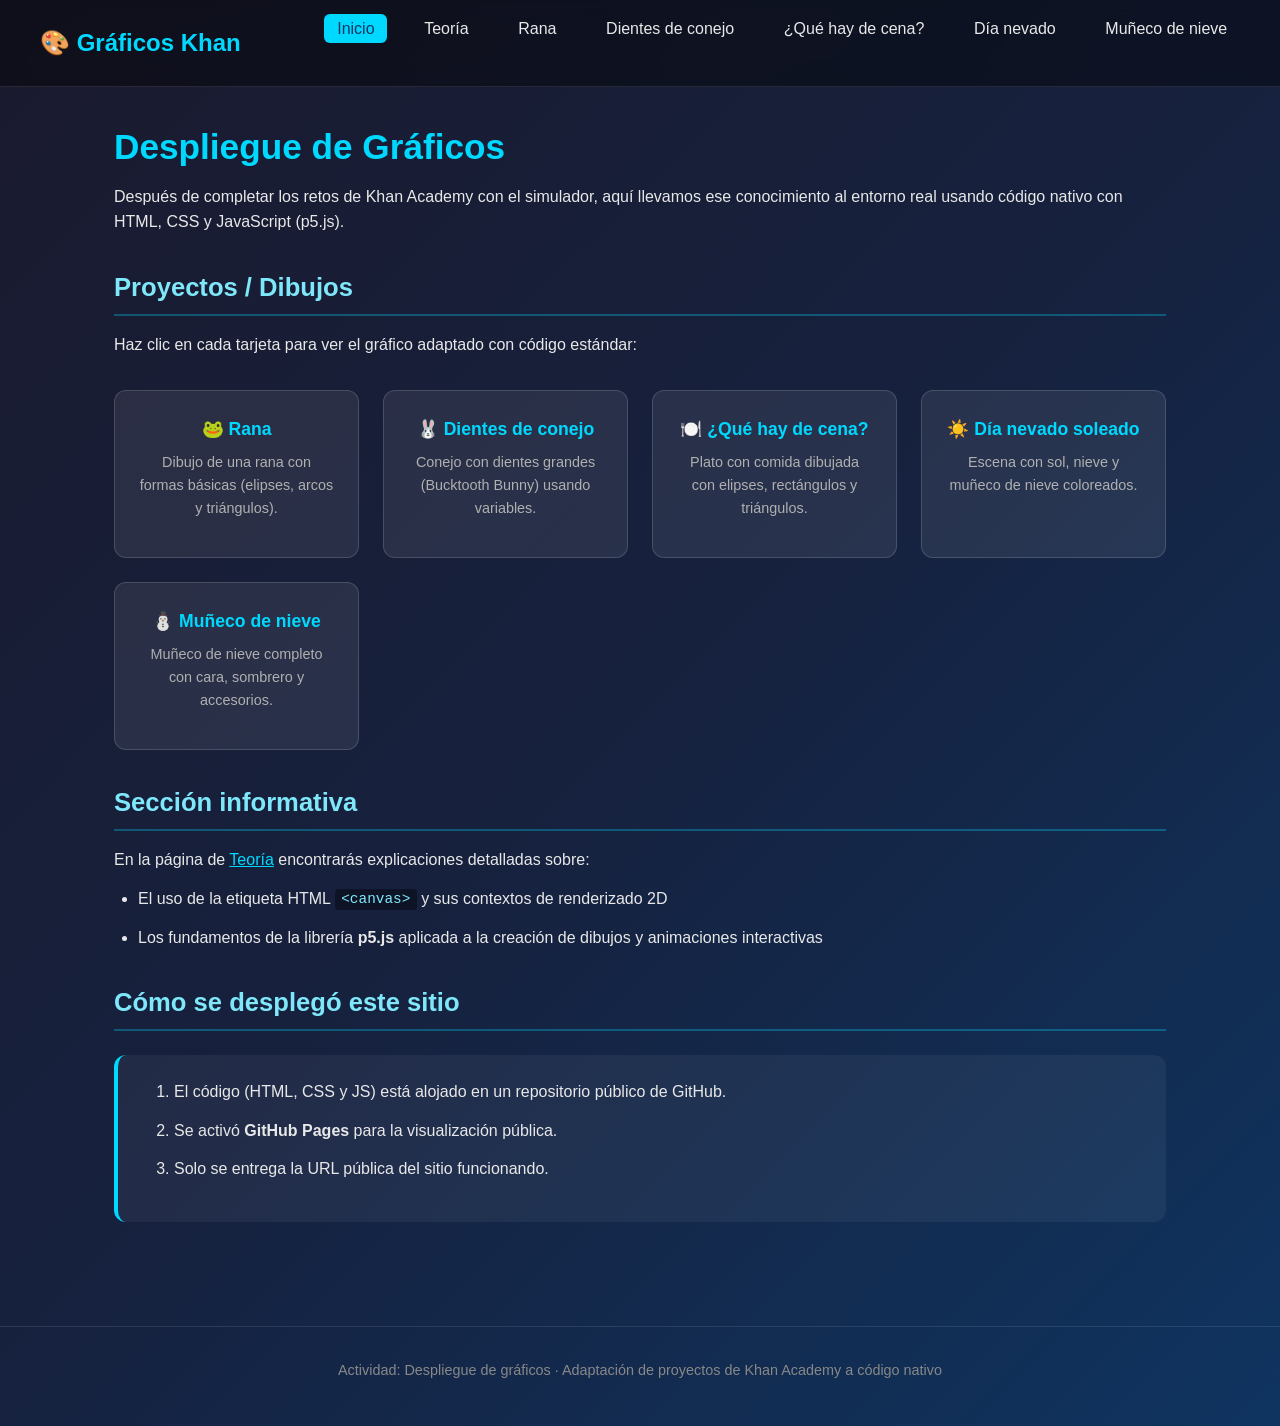
==== index.html @ 4943eba0 "Create index.html" ====
<!DOCTYPE html>
<html lang="es">
<head>
  <meta charset="UTF-8">
  <meta name="viewport" content="width=device-width, initial-scale=1.0">
  <title>Despliegue de Gráficos | Khan Academy → Código Nativo</title>
  <link rel="stylesheet" href="styles.css">
</head>
<body>
  <header>
    <div class="nav-container">
      <a href="index.html" class="logo">🎨 Gráficos Khan</a>
      <nav>
        <ul>
          <li><a href="index.html" class="active">Inicio</a></li>
          <li><a href="teoria.html">Teoría</a></li>
          <li><a href="rana.html">Rana</a></li>
          <li><a href="dientes.html">Dientes de conejo</a></li>
          <li><a href="cena.html">¿Qué hay de cena?</a></li>
          <li><a href="nevado.html">Día nevado</a></li>
          <li><a href="muneco.html">Muñeco de nieve</a></li>
        </ul>
      </nav>
    </div>
  </header>

  <main>
    <h1>Despliegue de Gráficos</h1>
    <p>
      Después de completar los retos de Khan Academy con el simulador, 
      aquí llevamos ese conocimiento al entorno real usando código nativo 
      con HTML, CSS y JavaScript (p5.js).
    </p>

    <h2>Proyectos / Dibujos</h2>
    <p>Haz clic en cada tarjeta para ver el gráfico adaptado con código estándar:</p>

    <div class="projects-grid">
      <div class="project-card">
        <a href="rana.html">🐸 Rana</a>
        <p>Dibujo de una rana con formas básicas (elipses, arcos y triángulos).</p>
      </div>
      <div class="project-card">
        <a href="dientes.html">🐰 Dientes de conejo</a>
        <p>Conejo con dientes grandes (Bucktooth Bunny) usando variables.</p>
      </div>
      <div class="project-card">
        <a href="cena.html">🍽️ ¿Qué hay de cena?</a>
        <p>Plato con comida dibujada con elipses, rectángulos y triángulos.</p>
      </div>
      <div class="project-card">
        <a href="nevado.html">☀️ Día nevado soleado</a>
        <p>Escena con sol, nieve y muñeco de nieve coloreados.</p>
      </div>
      <div class="project-card">
        <a href="muneco.html">⛄ Muñeco de nieve</a>
        <p>Muñeco de nieve completo con cara, sombrero y accesorios.</p>
      </div>
    </div>

    <h2>Sección informativa</h2>
    <p>
      En la página de <a href="teoria.html" style="color:#00d9ff;">Teoría</a> 
      encontrarás explicaciones detalladas sobre:
    </p>
    <ul>
      <li>El uso de la etiqueta HTML <code>&lt;canvas&gt;</code> y sus contextos de renderizado 2D</li>
      <li>Los fundamentos de la librería <strong>p5.js</strong> aplicada a la creación de dibujos y animaciones interactivas</li>
    </ul>

    <h2>Cómo se desplegó este sitio</h2>
    <div class="theory-section">
      <ol>
        <li>El código (HTML, CSS y JS) está alojado en un repositorio público de GitHub.</li>
        <li>Se activó <strong>GitHub Pages</strong> para la visualización pública.</li>
        <li>Solo se entrega la URL pública del sitio funcionando.</li>
      </ol>
    </div>
  </main>

  <footer>
    <p>Actividad: Despliegue de gráficos · Adaptación de proyectos de Khan Academy a código nativo</p>
  </footer>
</body>
</html>
---- styles.css ----
/* Estilos generales */
* {
  margin: 0;
  padding: 0;
  box-sizing: border-box;
}

body {
  font-family: 'Segoe UI', Tahoma, Geneva, Verdana, sans-serif;
  background: linear-gradient(135deg, #1a1a2e 0%, #16213e 50%, #0f3460 100%);
  color: #e8e8e8;
  min-height: 100vh;
  line-height: 1.6;
}

header {
  background: rgba(0, 0, 0, 0.4);
  backdrop-filter: blur(10px);
  padding: 1rem 2rem;
  position: sticky;
  top: 0;
  z-index: 100;
  border-bottom: 1px solid rgba(255, 255, 255, 0.1);
}

.nav-container {
  max-width: 1200px;
  margin: 0 auto;
  display: flex;
  justify-content: space-between;
  align-items: center;
  flex-wrap: wrap;
  gap: 1rem;
}

.logo {
  font-size: 1.5rem;
  font-weight: bold;
  color: #00d9ff;
  text-decoration: none;
}

nav ul {
  list-style: none;
  display: flex;
  gap: 1.5rem;
  flex-wrap: wrap;
}

nav a {
  color: #e8e8e8;
  text-decoration: none;
  font-weight: 500;
  padding: 0.4rem 0.8rem;
  border-radius: 6px;
  transition: all 0.3s ease;
}

nav a:hover,
nav a.active {
  background: #00d9ff;
  color: #0f3460;
}

main {
  max-width: 1100px;
  margin: 0 auto;
  padding: 2rem 1.5rem;
}

h1 {
  font-size: 2.2rem;
  margin-bottom: 0.5rem;
  color: #00d9ff;
}

h2 {
  font-size: 1.6rem;
  margin: 2rem 0 1rem;
  color: #7ee8fa;
  border-bottom: 2px solid rgba(0, 217, 255, 0.3);
  padding-bottom: 0.4rem;
}

h3 {
  font-size: 1.25rem;
  margin: 1.5rem 0 0.8rem;
  color: #a0e7e5;
}

p, li {
  margin-bottom: 0.8rem;
}

ul, ol {
  margin-left: 1.5rem;
  margin-bottom: 1rem;
}

.projects-grid {
  display: grid;
  grid-template-columns: repeat(auto-fit, minmax(220px, 1fr));
  gap: 1.5rem;
  margin: 2rem 0;
}

.project-card {
  background: rgba(255, 255, 255, 0.08);
  border: 1px solid rgba(255, 255, 255, 0.15);
  border-radius: 12px;
  padding: 1.5rem;
  text-align: center;
  transition: transform 0.3s ease, box-shadow 0.3s ease;
}

.project-card:hover {
  transform: translateY(-6px);
  box-shadow: 0 12px 30px rgba(0, 217, 255, 0.2);
}

.project-card a {
  color: #00d9ff;
  text-decoration: none;
  font-weight: 600;
  font-size: 1.1rem;
}

.project-card p {
  font-size: 0.9rem;
  color: #b0b0b0;
  margin-top: 0.5rem;
}

.theory-section {
  background: rgba(255, 255, 255, 0.05);
  border-radius: 12px;
  padding: 1.5rem 2rem;
  margin: 1.5rem 0;
  border-left: 4px solid #00d9ff;
}

code {
  background: rgba(0, 0, 0, 0.4);
  padding: 0.15rem 0.4rem;
  border-radius: 4px;
  font-family: 'Consolas', 'Monaco', monospace;
  font-size: 0.9em;
  color: #7ee8fa;
}

pre {
  background: rgba(0, 0, 0, 0.5);
  padding: 1rem;
  border-radius: 8px;
  overflow-x: auto;
  margin: 1rem 0;
  border: 1px solid rgba(255, 255, 255, 0.1);
}

pre code {
  background: none;
  padding: 0;
}

.sketch-container {
  display: flex;
  justify-content: center;
  margin: 2rem 0;
  background: #111;
  border-radius: 12px;
  padding: 1rem;
  border: 1px solid rgba(255, 255, 255, 0.1);
}

.sketch-container canvas {
  border-radius: 8px;
  max-width: 100%;
}

footer {
  text-align: center;
  padding: 2rem;
  margin-top: 3rem;
  border-top: 1px solid rgba(255, 255, 255, 0.1);
  color: #888;
  font-size: 0.9rem;
}

.btn-back {
  display: inline-block;
  margin-bottom: 1.5rem;
  padding: 0.5rem 1.2rem;
  background: rgba(0, 217, 255, 0.15);
  color: #00d9ff;
  text-decoration: none;
  border-radius: 6px;
  border: 1px solid rgba(0, 217, 255, 0.4);
  transition: background 0.3s;
}

.btn-back:hover {
  background: rgba(0, 217, 255, 0.3);
}

@media (max-width: 600px) {
  h1 { font-size: 1.6rem; }
  nav ul { gap: 0.8rem; }
  .project-card { padding: 1rem; }
}
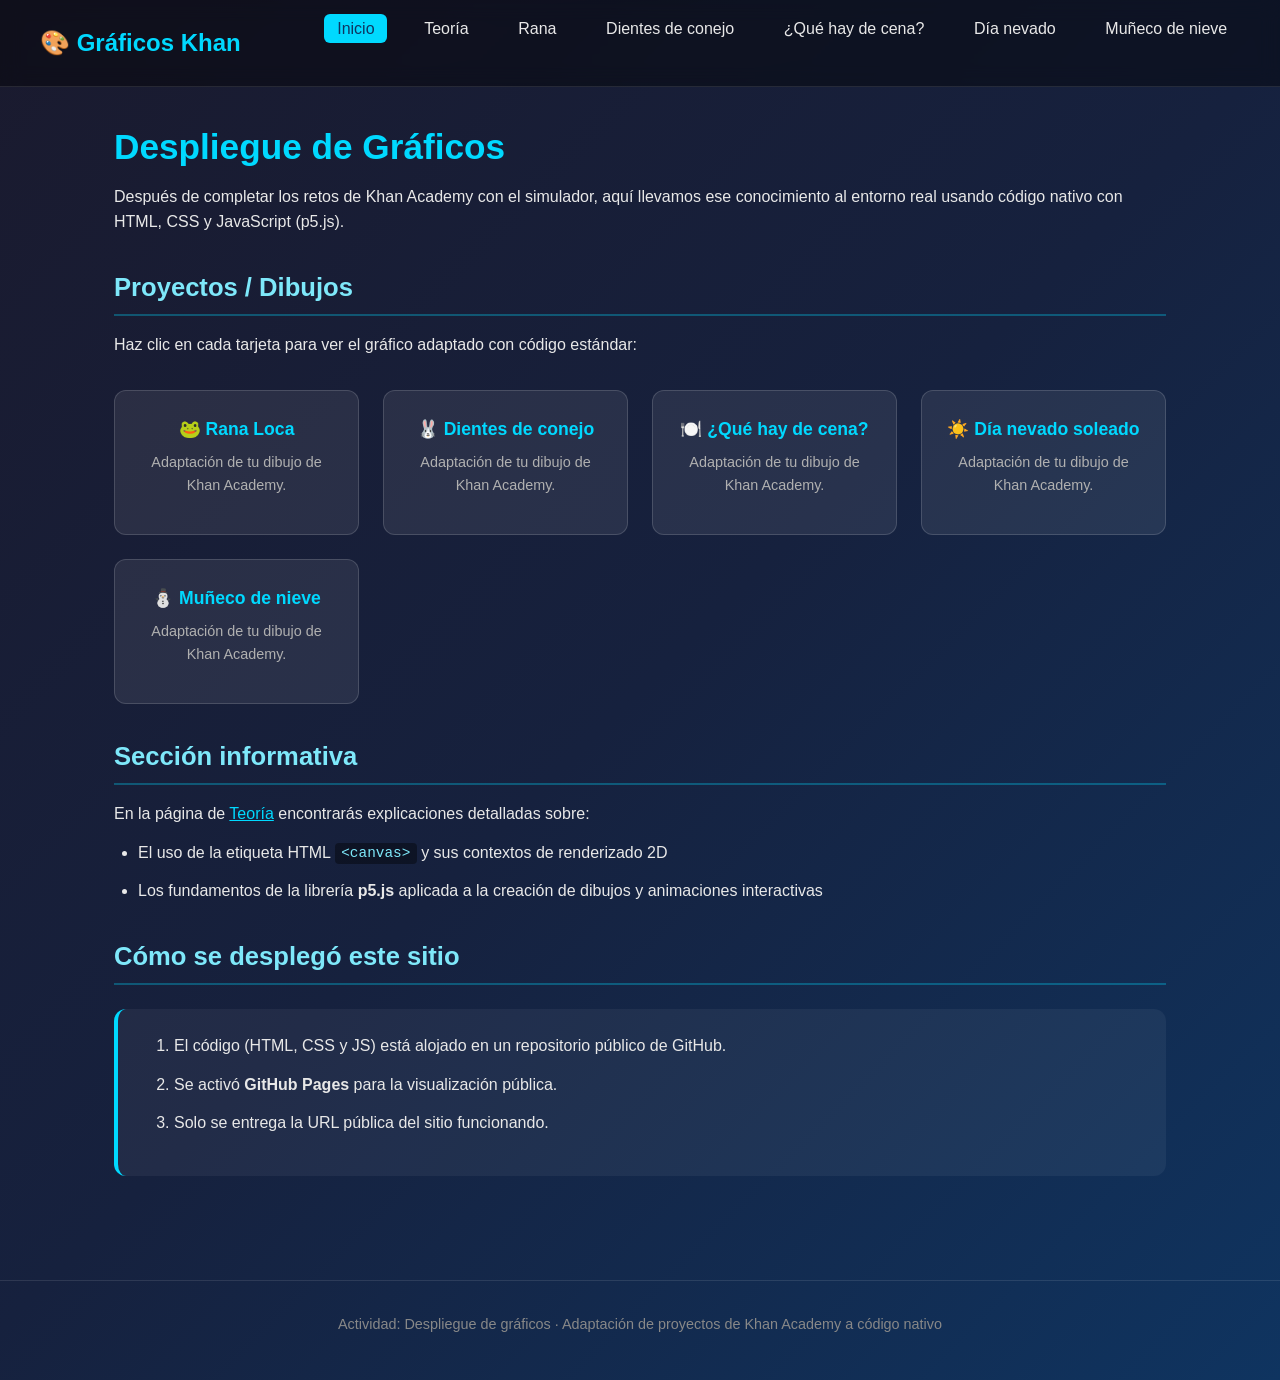
==== commit 3c8edd4e: "Update index.html" ====
--- a/index.html
+++ b/index.html
@@ -37,24 +37,24 @@
 
     <div class="projects-grid">
       <div class="project-card">
-        <a href="rana.html">🐸 Rana</a>
-        <p>Dibujo de una rana con formas básicas (elipses, arcos y triángulos).</p>
+        <a href="rana.html">🐸 Rana Loca</a>
+        <p>Adaptación de tu dibujo de Khan Academy.</p>
       </div>
       <div class="project-card">
         <a href="dientes.html">🐰 Dientes de conejo</a>
-        <p>Conejo con dientes grandes (Bucktooth Bunny) usando variables.</p>
+        <p>Adaptación de tu dibujo de Khan Academy.</p>
       </div>
       <div class="project-card">
         <a href="cena.html">🍽️ ¿Qué hay de cena?</a>
-        <p>Plato con comida dibujada con elipses, rectángulos y triángulos.</p>
+        <p>Adaptación de tu dibujo de Khan Academy.</p>
       </div>
       <div class="project-card">
         <a href="nevado.html">☀️ Día nevado soleado</a>
-        <p>Escena con sol, nieve y muñeco de nieve coloreados.</p>
+        <p>Adaptación de tu dibujo de Khan Academy.</p>
       </div>
       <div class="project-card">
         <a href="muneco.html">⛄ Muñeco de nieve</a>
-        <p>Muñeco de nieve completo con cara, sombrero y accesorios.</p>
+        <p>Adaptación de tu dibujo de Khan Academy.</p>
       </div>
     </div>
 
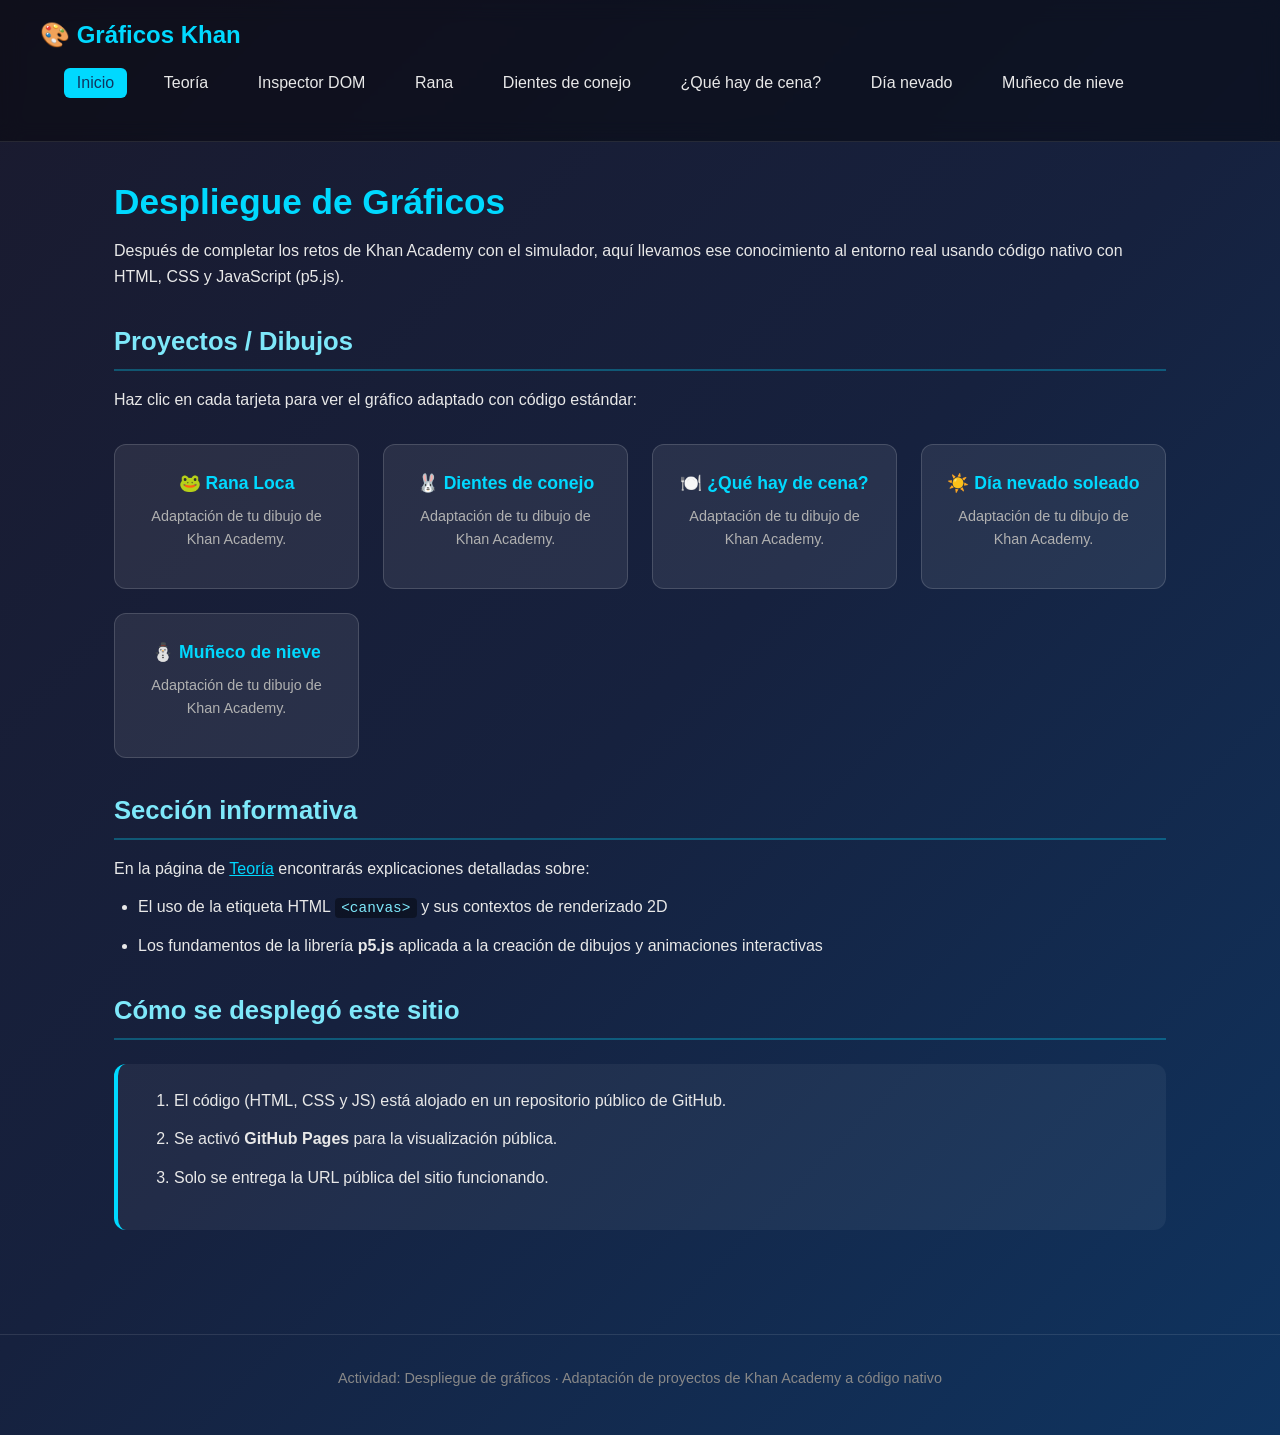
==== commit ad3e5332: "Update index.html" ====
--- a/index.html
+++ b/index.html
@@ -14,6 +14,7 @@
         <ul>
           <li><a href="index.html" class="active">Inicio</a></li>
           <li><a href="teoria.html">Teoría</a></li>
+          <li><a href="dom-inspector.html">Inspector DOM</a></li>
           <li><a href="rana.html">Rana</a></li>
           <li><a href="dientes.html">Dientes de conejo</a></li>
           <li><a href="cena.html">¿Qué hay de cena?</a></li>
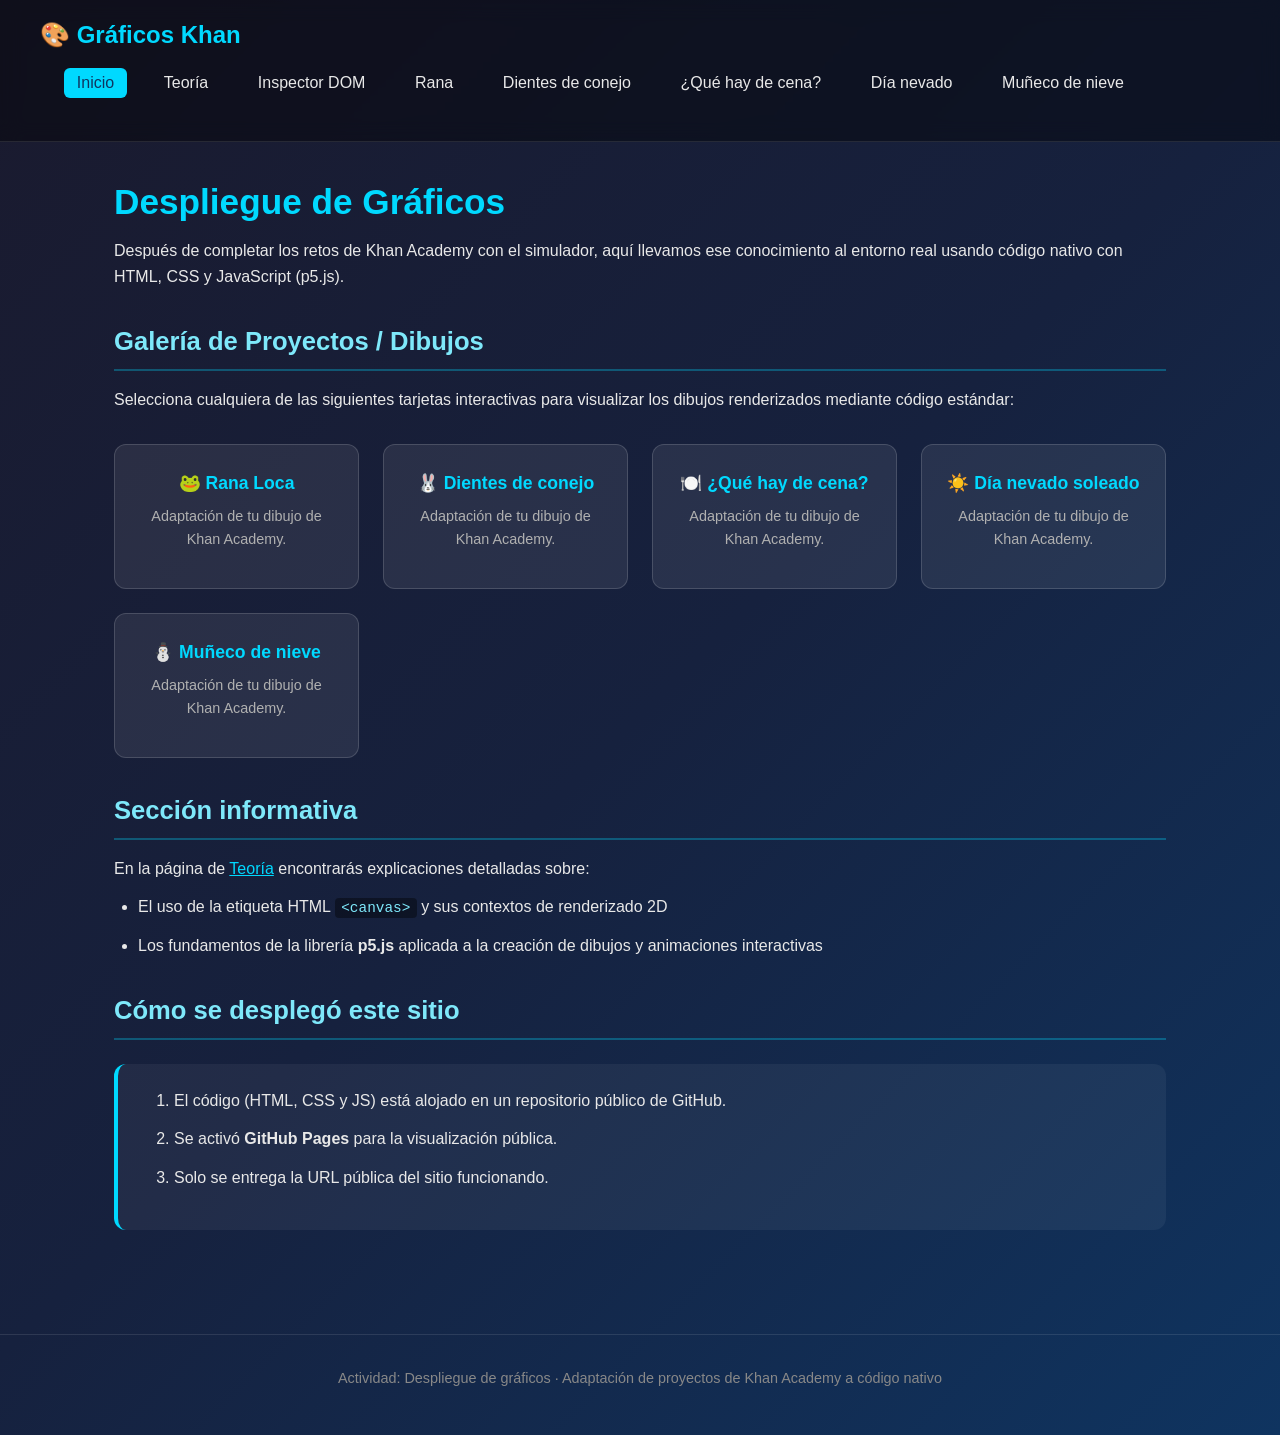
==== commit e4b311a4: "Update index.html" ====
--- a/index.html
+++ b/index.html
@@ -33,8 +33,8 @@
       con HTML, CSS y JavaScript (p5.js).
     </p>
 
-    <h2>Proyectos / Dibujos</h2>
-    <p>Haz clic en cada tarjeta para ver el gráfico adaptado con código estándar:</p>
+    <h2>Galería de Proyectos / Dibujos</h2>
+    <p>Selecciona cualquiera de las siguientes tarjetas interactivas para visualizar los dibujos renderizados mediante código estándar:</p>
 
     <div class="projects-grid">
       <div class="project-card">
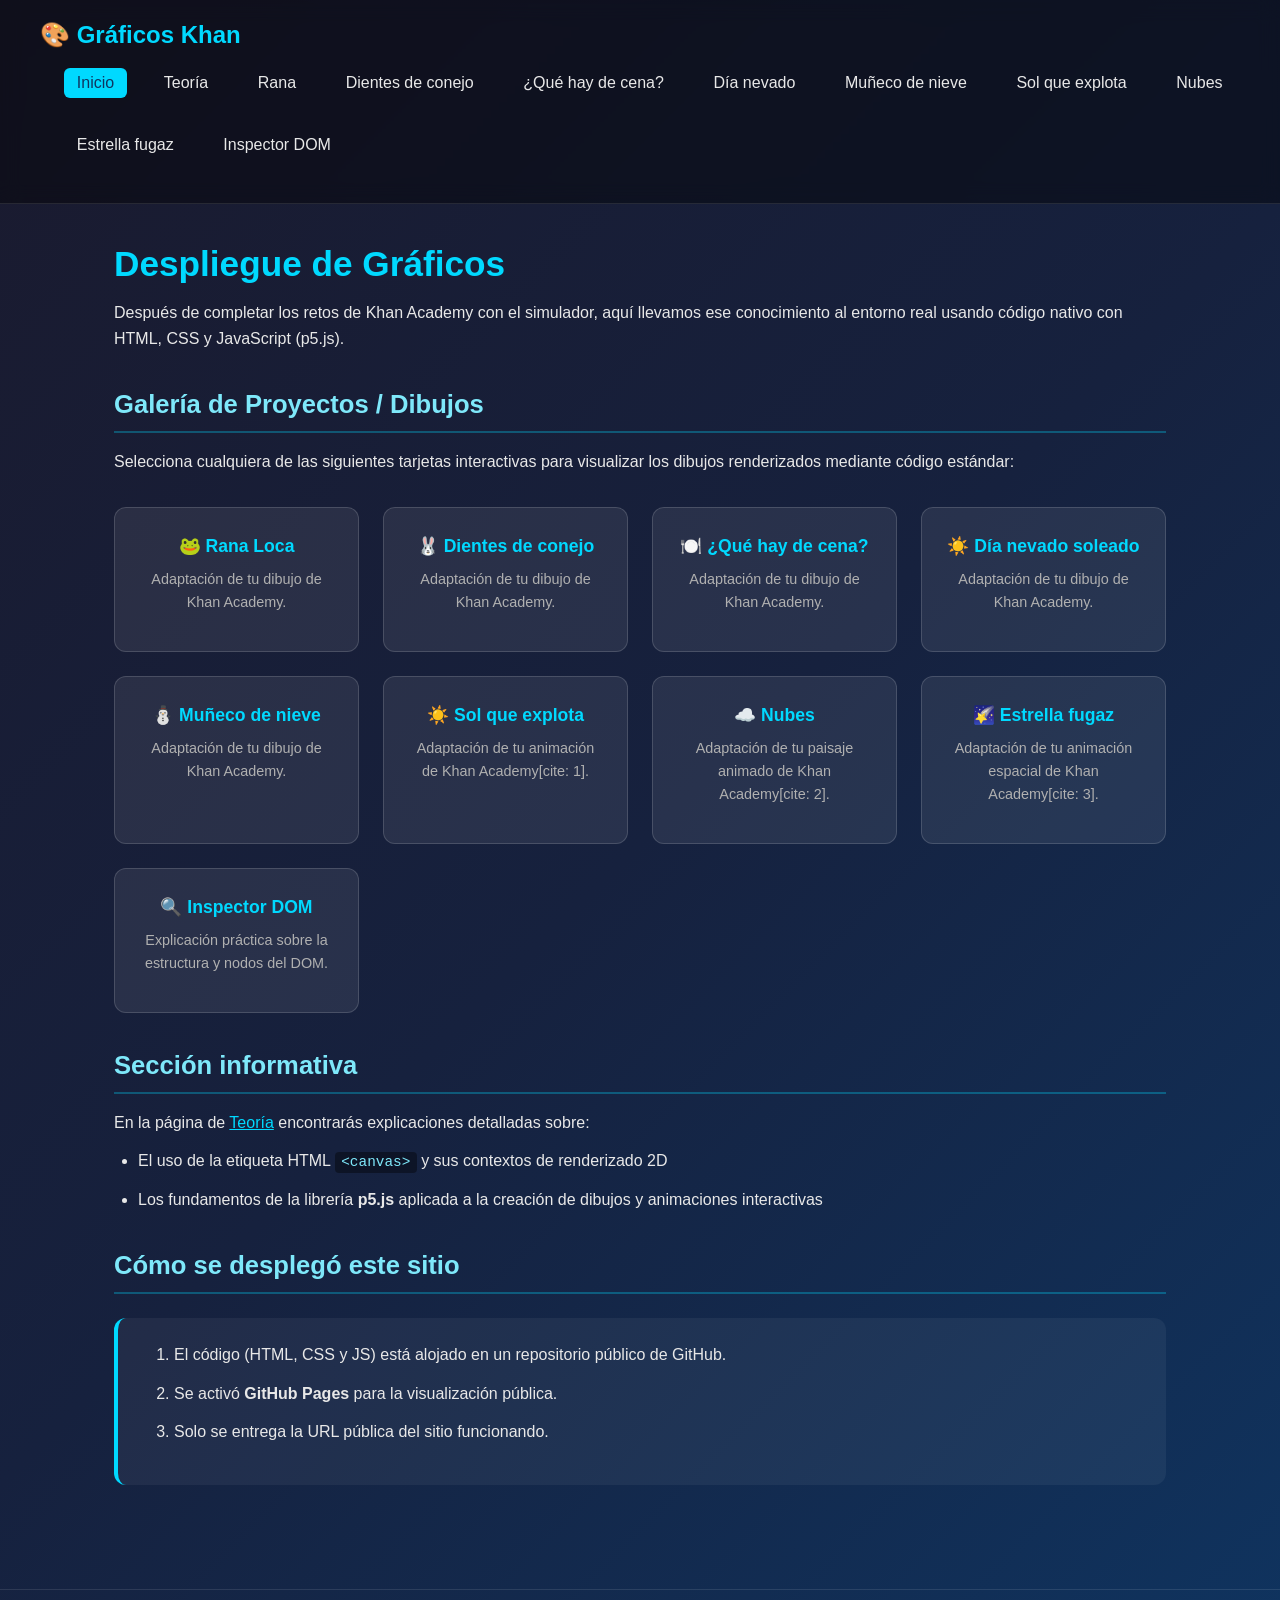
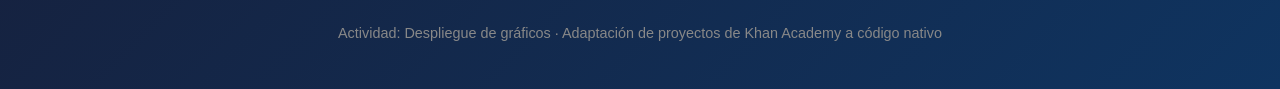
==== commit 59efd439: "Update index.html" ====
--- a/index.html
+++ b/index.html
@@ -14,12 +14,15 @@
         <ul>
           <li><a href="index.html" class="active">Inicio</a></li>
           <li><a href="teoria.html">Teoría</a></li>
-          <li><a href="dom-inspector.html">Inspector DOM</a></li>
           <li><a href="rana.html">Rana</a></li>
           <li><a href="dientes.html">Dientes de conejo</a></li>
           <li><a href="cena.html">¿Qué hay de cena?</a></li>
           <li><a href="nevado.html">Día nevado</a></li>
           <li><a href="muneco.html">Muñeco de nieve</a></li>
+          <li><a href="sol_explota.html">Sol que explota</a></li>
+          <li><a href="nubes.html">Nubes</a></li>
+          <li><a href="estrella_fugaz.html">Estrella fugaz</a></li>
+          <li><a href="dom-inspector.html">Inspector DOM</a></li>
         </ul>
       </nav>
     </div>
@@ -35,7 +38,6 @@
 
     <h2>Galería de Proyectos / Dibujos</h2>
     <p>Selecciona cualquiera de las siguientes tarjetas interactivas para visualizar los dibujos renderizados mediante código estándar:</p>
-
     <div class="projects-grid">
       <div class="project-card">
         <a href="rana.html">🐸 Rana Loca</a>
@@ -56,6 +58,22 @@
       <div class="project-card">
         <a href="muneco.html">⛄ Muñeco de nieve</a>
         <p>Adaptación de tu dibujo de Khan Academy.</p>
+      </div>
+      <div class="project-card">
+        <a href="sol_explota.html">☀️ Sol que explota</a>
+        <p>Adaptación de tu animación de Khan Academy[cite: 1].</p>
+      </div>
+      <div class="project-card">
+        <a href="nubes.html">☁️ Nubes</a>
+        <p>Adaptación de tu paisaje animado de Khan Academy[cite: 2].</p>
+      </div>
+      <div class="project-card">
+        <a href="estrella_fugaz.html">🌠 Estrella fugaz</a>
+        <p>Adaptación de tu animación espacial de Khan Academy[cite: 3].</p>
+      </div>
+      <div class="project-card">
+        <a href="dom-inspector.html">🔍 Inspector DOM</a>
+        <p>Explicación práctica sobre la estructura y nodos del DOM.</p>
       </div>
     </div>
 
